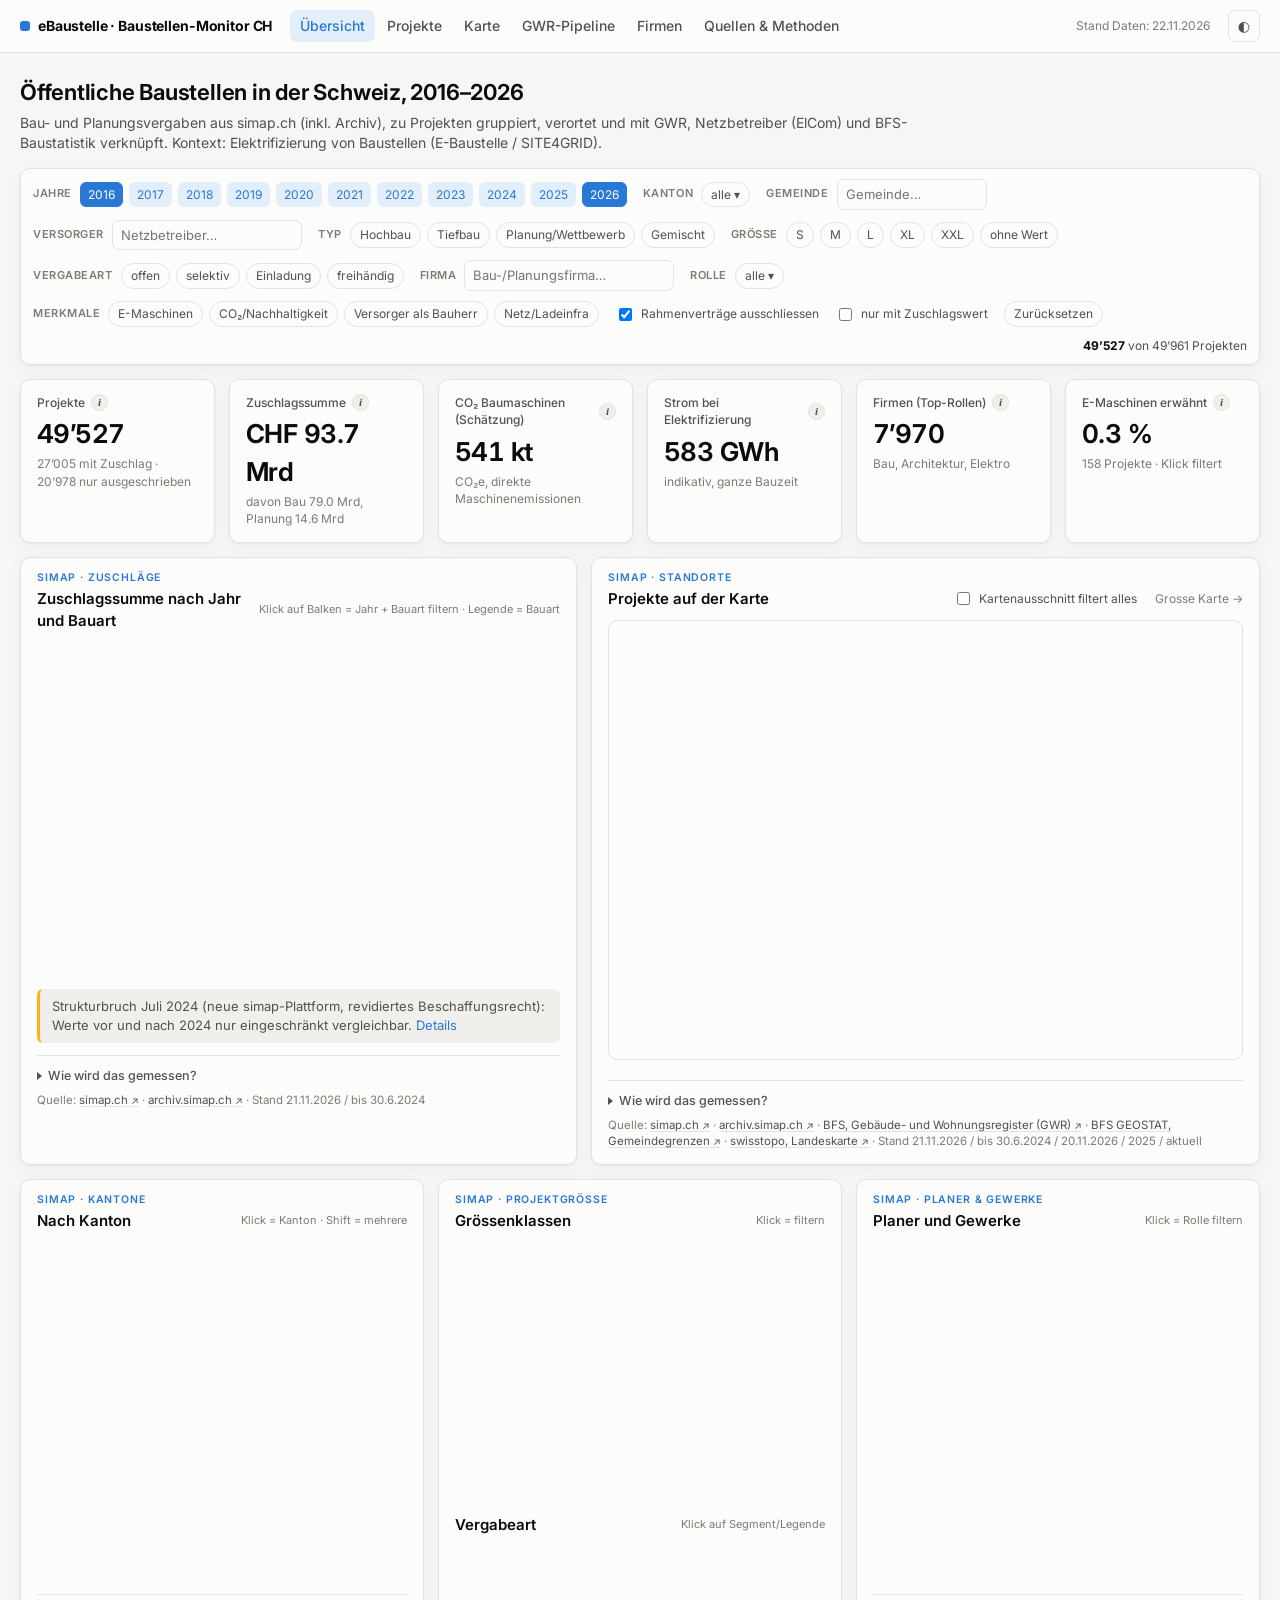
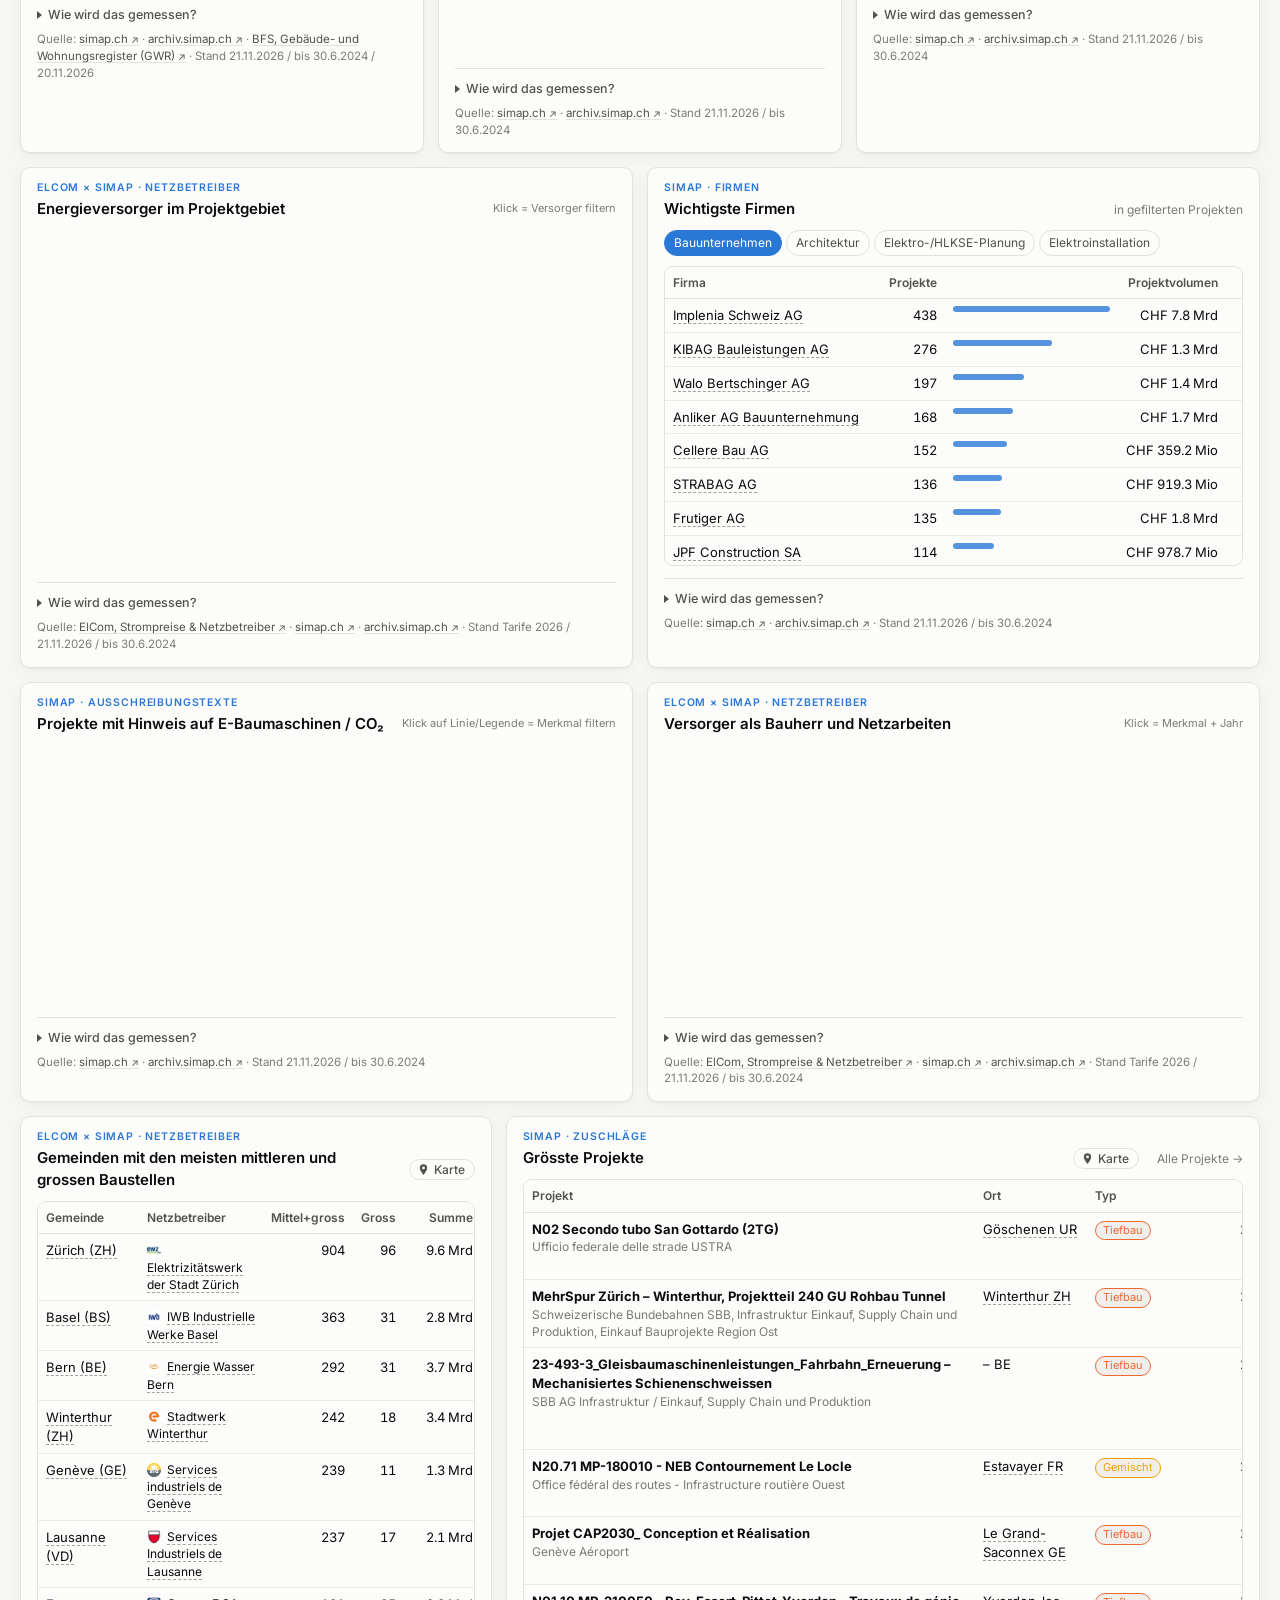
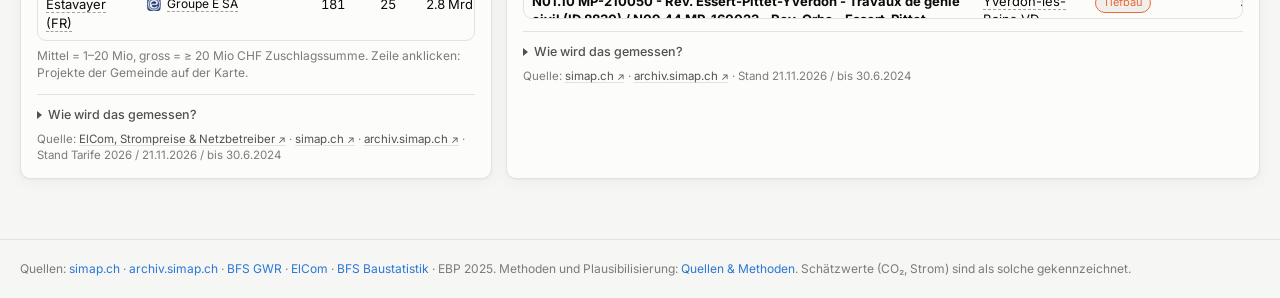
==== index.html @ 2df337e1 "GWR marker size: area proportional to sqrt(floor area) Co-Authored-By: Claude Opus 5.5 <noreply@anth" ====
<!doctype html>
<html lang="de" data-theme="light">
<head>
<meta charset="utf-8"><meta name="viewport" content="width=device-width,initial-scale=1">
<title>Baustellen-Monitor CH</title>
<link rel="preconnect" href="https://fonts.googleapis.com"><link href="https://fonts.googleapis.com/css2?family=Inter:wght@400;500;600;700&display=swap" rel="stylesheet">
<link rel="stylesheet" href="https://cdnjs.cloudflare.com/ajax/libs/leaflet/1.9.4/leaflet.min.css">
<link rel="stylesheet" href="assets/style.css?v=38f283f4">
<script src="https://cdnjs.cloudflare.com/ajax/libs/Chart.js/4.4.1/chart.umd.min.js"></script>
<script src="https://cdnjs.cloudflare.com/ajax/libs/leaflet/1.9.4/leaflet.min.js"></script>
<script src="data/projects.js?v=cfcf1cba"></script><script src="data/firms.js?v=419ba8d9"></script>
<script src="data/basemap.js?v=5110ee4a"></script>
<script src="data/emblems.js?v=fbb6acc8"></script><script src="data/municipalities.js?v=7dfecca4"></script>
<script src="assets/core.js?v=61fdc372"></script>
</head>
<body>
<main class="wrap">
  <div class="pagehead"><div><h1>Öffentliche Baustellen in der Schweiz, 2016–2026</h1>
    <p>Bau- und Planungsvergaben aus simap.ch (inkl. Archiv), zu Projekten gruppiert, verortet und mit GWR, Netzbetreiber (ElCom) und BFS-Baustatistik verknüpft. Kontext: Elektrifizierung von Baustellen (E-Baustelle / SITE4GRID).</p></div></div>
  <div class="filters" id="filters"></div>

  <section class="grid g-kpi" id="kpis"></section>

  <section class="grid" style="grid-template-columns:minmax(0,1fr) minmax(0,1.2fr);margin-top:14px" id="row1">
    <div class="card"><div class="hd"><h2>Zuschlagssumme nach Jahr und Bauart</h2><span id="i1"></span><span class="hint">Klick auf Balken = Jahr + Bauart filtern · Legende = Bauart</span></div><div class="chartbox tall"><canvas id="cYear" role="img" aria-label="Zuschlagssumme nach Jahr"></canvas></div>
      <div class="warnbox" style="margin-top:8px">Strukturbruch Juli 2024 (neue simap-Plattform, revidiertes Beschaffungsrecht): Werte vor und nach 2024 nur eingeschränkt vergleichbar. <a href="sources.html#break">Details</a></div></div>
    <div class="card"><div class="hd"><h2>Projekte auf der Karte</h2><span id="i2"></span><label class="toggle" style="margin-left:auto"><input type="checkbox" id="bboxF">Kartenausschnitt filtert alles</label><a class="sub" href="map.html" style="margin-left:10px">Grosse Karte →</a></div><div id="miniMap" class="map"></div>
      <div class="legend" id="mapLegend" style="margin-top:8px"></div></div>
  </section>

  <section class="grid g3" style="margin-top:14px">
    <div class="card"><div class="hd"><h2>Nach Kanton</h2><span id="i3"></span><span class="hint">Klick = Kanton · Shift = mehrere</span></div><div class="chartbox tall"><canvas id="cCanton"></canvas></div></div>
    <div class="card"><div class="hd"><h2>Grössenklassen</h2><span id="i4"></span><span class="hint">Klick = filtern</span></div><div class="chartbox"><canvas id="cSize"></canvas></div>
      <div class="hd" style="margin-top:12px"><h2>Vergabeart</h2><span id="i5"></span><span class="hint">Klick auf Segment/Legende</span></div><div class="chartbox short" style="height:110px"><canvas id="cProc"></canvas></div></div>
    <div class="card"><div class="hd"><h2>Planer und Gewerke</h2><span id="i6"></span><span class="hint">Klick = Rolle filtern</span></div><div class="chartbox tall"><canvas id="cRoles"></canvas></div></div>
  </section>

  <section class="grid g2" style="margin-top:14px">
    <div class="card"><div class="hd"><h2>Energieversorger im Projektgebiet</h2><span id="i7"></span><span class="hint">Klick = Versorger filtern</span></div><div class="chartbox tall"><canvas id="cDso"></canvas></div></div>
    <div class="card"><div class="hd"><h2>Wichtigste Firmen</h2><span id="i8"></span><span class="sub">in gefilterten Projekten</span></div>
      <div class="tabs" id="firmTabs"></div><div class="tscroll" style="max-height:300px"><table class="tbl" id="firmTbl"></table></div></div>
  </section>

  <section class="grid g2" style="margin-top:14px">
    <div class="card"><div class="hd"><h2>Projekte mit Hinweis auf E-Baumaschinen / CO₂</h2><span id="i10"></span><span class="hint">Klick auf Linie/Legende = Merkmal filtern</span></div><div class="chartbox"><canvas id="cEm"></canvas></div></div>
    <div class="card"><div class="hd"><h2>Versorger als Bauherr und Netzarbeiten</h2><span id="i11"></span><span class="hint">Klick = Merkmal + Jahr</span></div><div class="chartbox"><canvas id="cUtil"></canvas></div></div>
  </section>
  <section class="grid" style="grid-template-columns:minmax(0,1fr) minmax(0,1.6fr);margin-top:14px" id="lastRow">
    <div class="card"><div class="hd"><h2>Gemeinden mit den meisten mittleren und grossen Baustellen</h2><span id="i12"></span><span style="margin-left:auto"></span><span id="mbMun"></span></div>
      <div class="tscroll" style="max-height:440px"><table class="tbl" id="munTbl"></table></div>
      <div class="small muted" style="margin-top:6px">Mittel = 1–20 Mio, gross = ≥ 20 Mio CHF Zuschlagssumme. Zeile anklicken: Projekte der Gemeinde auf der Karte.</div></div>
    <div class="card"><div class="hd"><h2>Grösste Projekte</h2><span id="i9"></span><span style="margin-left:auto"></span><span id="mbTop"></span><a class="sub" href="projects.html" style="margin-left:10px">Alle Projekte →</a></div>
      <div class="tscroll" style="max-height:440px"><table class="tbl" id="topTbl"></table></div></div>
  </section>
</main>
<script>
EB.shell("index.html"); EB.chartDefaults();
const P = EB.projects(); EB.firms(); const PR = window.PROJ;
[["i1","c_year"],["i2","c_map"],["i3","c_canton"],["i4","c_size"],["i5","c_proc"],["i6","c_roles"],["i7","c_util"],["i8","c_firms"],["i9","k_value"],["i10","k_emach"],["i11","c_util"],["i12","c_util"]].forEach(([a,b])=>document.getElementById(a).outerHTML=EB.info(b));
const TCOL = () => EB.TYPE_COLOR.map(EB.css);
let map, layer, firmRole = "contractor", bbox = null;
const sum = (a,k)=>a.reduce((s,p)=>s+(p[k]||0),0);
const inBox = (p) => !bbox || (p.lat && bbox.contains([p.lat,p.lon]));
// projects for a chart: all filters except the chart's own dimension(s), plus optional map extent
const base = (...keys) => EB.filteredExcept(...keys).filter(inBox);
function kpi(id, label, val, note, flag){ const on = flag && EB.filters[flag];
  return `<div class="card kpi ${flag?"click":""} ${on?"active":""}" ${flag?`data-kflag="${flag}" title="Klick: nur Projekte mit diesem Merkmal"`:""}><div class="lab">${label}${EB.info(id)}</div><div class="val">${val}</div><div class="note">${note||""}</div></div>`; }
function draw(){
  const F = EB.filtered().filter(inBox); EB.setCount(F.length, P.length);
  const v = sum(F,"value"), vw = sum(F,"vw"), co2 = sum(F,"co2"), el = sum(F,"elec");
  const firmSet = new Set(); F.forEach(p=>[...p.con,...p.arch,...p.eplan,...p.einst].forEach(i=>firmSet.add(i)));
  const em = F.filter(p=>p.emach).length, cm = F.filter(p=>p.co2m).length;
  document.getElementById("kpis").innerHTML =
    kpi("k_projects","Projekte",EB.n0(F.length),`${EB.n0(F.filter(p=>p.na>0).length)} mit Zuschlag · ${EB.n0(F.filter(p=>p.open).length)} nur ausgeschrieben`)+
    kpi("k_value","Zuschlagssumme",EB.chf(v),`davon Bau ${EB.chf(vw,true)}, Planung ${EB.chf(v-vw,true)}`)+
    kpi("k_co2","CO₂ Baumaschinen (Schätzung)",EB.n0(co2/1000)+" kt","CO₂e, direkte Maschinenemissionen")+
    kpi("k_elec","Strom bei Elektrifizierung",EB.n0(el/1000)+" GWh","indikativ, ganze Bauzeit")+
    kpi("k_firms","Firmen (Top-Rollen)",EB.n0(firmSet.size),"Bau, Architektur, Elektro")+
    kpi("k_emach","E-Maschinen erwähnt",EB.n1(F.length?100*em/F.length:0)+" %",`${EB.n0(em)} Projekte · Klick filtert`,"emach");
  document.querySelectorAll("[data-kflag]").forEach(k=>k.onclick=(e)=>{ if(!e.target.closest("[data-info]")) EB.toggleFlag(k.dataset.kflag); });
  const tc = TCOL(), f = EB.filters;

  // 1 year x type (own dims: years, types)
  const BY = base("y0","y1","types");
  const yrs = EB.YEARS;
  EB.chart("cYear",{type:"bar",data:{labels:yrs,datasets:PR.types.map((t,ti)=>EB.bar({label:t,
      backgroundColor:yrs.map(y=>EB.dim(tc[ti], EB.yearOn(y) && (!f.types.length||f.types.includes(ti)))),
      data:yrs.map(y=>BY.filter(p=>p.year===y&&p.type===ti).reduce((s,p)=>s+(p.value||0),0))}))},
    options:{scales:{x:Object.assign({stacked:true},EB.axisPlain),y:Object.assign({stacked:true},EB.axisMoney)},
      onClick:(e,els)=>{ if(!els.length) return; const el=els[0]; const y=yrs[el.index], t=el.datasetIndex;
        const same = f.y0===y&&f.y1===y&&f.types.length===1&&f.types[0]===t;
        if (e.native.shiftKey) { EB.setYear(y,e); return; }
        if (same) { f.y0=2016; f.y1=2026; f.types=[]; } else { f.y0=f.y1=y; f.types=[t]; } EB.apply(); },
      plugins:{tooltip:{mode:"index",callbacks:{label:c=>` ${c.dataset.label}: ${EB.chf(c.raw)}`,footer:it=>"Total: "+EB.chf(it.reduce((s,c)=>s+c.raw,0))+"\nKlick: Jahr + Bauart filtern"}},
        legend:{position:"top",align:"start",onClick:(e,item)=>EB.toggleIn("types",item.datasetIndex,e),
          labels:{generateLabels:ch=>PR.types.map((t,i)=>({text:t,fillStyle:EB.dim(tc[i],!f.types.length||f.types.includes(i)),strokeStyle:"transparent",datasetIndex:i,fontColor:EB.css("--text-2"),borderRadius:3}))}}}}});

  // 2 canton
  const BC = base("cantons","muns"); const byC = {}; const munC = new Set(f.muns.map(m=>m.split("|")[1]));
  BC.forEach(p=>{ if(p.canton&&p.geo<=3) byC[p.canton]=(byC[p.canton]||0)+(p.value||0); });
  let cs = Object.entries(byC).sort((a,b)=>b[1]-a[1]).slice(0,15);
  [...f.cantons,...munC].forEach(c=>{ if(!cs.find(x=>x[0]===c)) cs.push([c,byC[c]||0]); });
  EB.chart("cCanton",{type:"bar",data:{labels:cs.map(c=>c[0]),datasets:[EB.bar({label:"Zuschlagssumme",data:cs.map(c=>c[1]),
      backgroundColor:cs.map(c=>EB.dim(EB.css("--s1"),(!f.cantons.length&&!munC.size)||f.cantons.includes(c[0])||munC.has(c[0])))})]},
    options:{indexAxis:"y",scales:{x:EB.axisMoney,y:EB.axisPlain},plugins:{ebArms:{on:true},legend:{display:false},tooltip:{callbacks:{label:c=>" "+EB.chf(c.raw),footer:()=>"Klick: Kanton filtern"}}},
      onClick:(e,els)=>{ if(!els.length) return; const c=cs[els[0].index][0];
        if (f.dso && !f.cantons.includes(c) && !P.some(p=>p.canton===c&&(p.dsoName||"").includes(f.dso))) { EB.toast(`Versorger-Filter «${f.dso}» entfernt – keine Projekte dieses Netzbetreibers in ${c}`); f.dso=""; }
        if (f.muns.length && f.muns.some(m=>m.split("|")[1]!==c) && !f.cantons.includes(c)) { EB.toast("Gemeinde-Filter entfernt – Auswahl liegt nicht in "+c); f.muns=[]; }
        EB.toggleIn("cantons",c,e); }}});

  // 3 size (ordinal ramp)
  const BS = base("sizes"); const ramp = ["#86b6ef","#5598e7","#2a78d6","#1c5cab","#104281",EB.css("--muted")];
  EB.chart("cSize",{type:"bar",data:{labels:PR.sizes,datasets:[EB.bar({label:"Projekte",data:PR.sizes.map((s,i)=>BS.filter(p=>p.size===i).length),
      backgroundColor:ramp.map((c,i)=>EB.dim(c,!f.sizes.length||f.sizes.includes(i)))})]},
    options:{scales:{x:EB.axisPlain,y:{grid:{color:()=>EB.css("--grid")},border:{display:false}}},plugins:{legend:{display:false},tooltip:{callbacks:{label:c=>` ${EB.n0(c.raw)} Projekte`,footer:()=>"Klick: Grösse filtern"}}},
      onClick:(e,els)=>{ if(els.length) EB.toggleIn("sizes",els[0].index,e); }}});

  // 4 procedure
  const BP = base("procs"); const pc = ["--s1","--s2","--s3","--s4"].map(EB.css);
  EB.chart("cProc",{type:"bar",data:{labels:[""],datasets:["open","selective","invitation","direct"].map((k,i)=>({label:EB.PROC_LABEL[k],data:[BP.filter(p=>p.proc===i).length],
      backgroundColor:EB.dim(pc[i],!f.procs.length||f.procs.includes(i)),borderWidth:{right:2},borderColor:EB.css("--surface"),borderSkipped:false,borderRadius:3,barThickness:26}))},
    options:{indexAxis:"y",scales:{x:{stacked:true,display:false},y:{stacked:true,display:false}},
      onClick:(e,els)=>{ if(els.length) EB.toggleIn("procs",els[0].datasetIndex,e); },
      plugins:{legend:{position:"bottom",align:"start",onClick:(e,item)=>EB.toggleIn("procs",item.datasetIndex,e)},tooltip:{callbacks:{label:c=>` ${c.dataset.label}: ${EB.n0(c.raw)} (${EB.n1(100*c.raw/Math.max(1,BP.length))} %)`}}}}});

  // 5 roles
  const BR = base("roles"); const lab = PR.role_label;
  const rc = PR.roles.map((r,i)=>[i,lab[r],BR.filter(p=>p.roles.includes(i)).length]).sort((a,b)=>b[2]-a[2]);
  EB.chart("cRoles",{type:"bar",data:{labels:rc.map(r=>r[1]),datasets:[EB.bar({label:"Projekte",data:rc.map(r=>r[2]),backgroundColor:rc.map(r=>EB.dim(EB.css("--s1"),!f.roles.length||f.roles.includes(r[0])))})]},
    options:{indexAxis:"y",scales:{x:{grid:{color:()=>EB.css("--grid")},border:{display:false}},y:EB.axisPlain},plugins:{legend:{display:false},tooltip:{callbacks:{label:c=>` ${EB.n0(c.raw)} Projekte`,footer:()=>"Klick: Rolle filtern"}}},
      onClick:(e,els)=>{ if(els.length) EB.toggleIn("roles",rc[els[0].index][0],e); }}});

  // 6 DSO
  const BD = base("dso"); const byD = {};
  BD.forEach(p=>{ (p.dsoName||"").split(" | ").filter(Boolean).forEach(d=>{ byD[d]=(byD[d]||0)+(p.value||0); }); });
  let dd = Object.entries(byD).sort((a,b)=>b[1]-a[1]).slice(0,12);
  if (f.dso && !dd.find(d=>d[0]===f.dso)) dd.push([f.dso, byD[f.dso]||0]);
  EB.chart("cDso",{type:"bar",data:{labels:dd.map(d=>d[0].length>34?d[0].slice(0,33)+"…":d[0]),datasets:[EB.bar({label:"Zuschlagssumme",data:dd.map(d=>d[1]),backgroundColor:dd.map(d=>EB.dim(EB.css("--s1"),!f.dso||f.dso===d[0]))})]},
    options:{indexAxis:"y",scales:{x:EB.axisMoney,y:EB.axisPlain},plugins:{legend:{display:false},tooltip:{callbacks:{title:it=>dd[it[0].dataIndex][0],label:c=>" "+EB.chf(c.raw),footer:()=>"Klick: Versorger filtern"}}},
      onClick:(e,els)=>{ if(!els.length) return; const d=dd[els[0].index][0];
        if (f.dso!==d && f.cantons.length && !P.some(p=>f.cantons.includes(p.canton)&&(p.dsoName||"").includes(d))) { EB.toast(`Kantons-Filter ${f.cantons.join(", ")} entfernt – «${d}» hat dort keine Projekte`); f.cantons=[]; }
        f.dso = f.dso===d ? "" : d; EB.apply(); }}});

  // 7 e-machines / CO2 trend (own dims: flags + years)
  const BE = base("emach","co2m","y0","y1");
  const lineDs = (k,label,col)=>({label,data:yrs.map(y=>BE.filter(p=>p.year===y&&p[k]).length),borderColor:EB.dim(col,!f.emach&&!f.co2m||f[k]),backgroundColor:yrs.map(y=>EB.dim(col,EB.yearOn(y))),borderWidth:2,pointRadius:4,pointHoverRadius:7,_k:k});
  EB.chart("cEm",{type:"line",data:{labels:yrs,datasets:[lineDs("emach","E-Baumaschinen erwähnt",EB.css("--s1")),lineDs("co2m","CO₂/Nachhaltigkeit erwähnt",EB.css("--s2"))]},
    options:{interaction:{mode:"nearest",intersect:false},scales:{x:EB.axisPlain,y:{grid:{color:()=>EB.css("--grid")},border:{display:false},ticks:{precision:0}}},
      onClick:(e,els)=>{ if(!els.length) return; const k=els[0].datasetIndex?"co2m":"emach", y=yrs[els[0].index];
        if (f[k] && f.y0===y && f.y1===y) { f[k]=false; f.y0=2016; f.y1=2026; } else { f[k]=true; f.y0=f.y1=y; } EB.apply(); },
      plugins:{legend:{position:"top",align:"start",onClick:(e,item)=>EB.toggleFlag(item.datasetIndex?"co2m":"emach")},tooltip:{callbacks:{footer:()=>"Klick: Merkmal + Jahr filtern"}}}}});

  // 8 utility as client / grid works
  const BU = base("util","grid","y0","y1");
  EB.chart("cUtil",{type:"bar",data:{labels:yrs,datasets:[["util","Versorger ist Bauherr","--s1"],["grid","Netz-/Ladeinfrastruktur-Arbeiten","--s2"]].map(([k,l,c])=>EB.bar({label:l,
      backgroundColor:yrs.map(y=>EB.dim(EB.css(c),EB.yearOn(y)&&(!f.util&&!f.grid||f[k]))),data:yrs.map(y=>BU.filter(p=>p.year===y&&p[k]).reduce((s,p)=>s+(p.value||0),0))}))},
    options:{scales:{x:EB.axisPlain,y:EB.axisMoney},
      onClick:(e,els)=>{ if(!els.length) return; const k=els[0].datasetIndex?"grid":"util", y=yrs[els[0].index];
        if (f[k] && f.y0===y && f.y1===y) { f[k]=false; f.y0=2016; f.y1=2026; } else { f.util=k==="util"; f.grid=k==="grid"; f.y0=f.y1=y; } EB.apply(); },
      plugins:{legend:{position:"top",align:"start",onClick:(e,item)=>EB.toggleFlag(item.datasetIndex?"grid":"util")},tooltip:{mode:"index",callbacks:{label:c=>` ${c.dataset.label}: ${EB.chf(c.raw)}`,footer:()=>"Klick: Merkmal + Jahr filtern"}}}}});

  // each block is drawn independently: a problem in one must never leave the map or the tables empty
  [()=>drawMap(EB.filtered()), ()=>drawFirms(F), ()=>drawTop(F), ()=>drawMun(F)].forEach(fn=>{ try { fn(); } catch (err) { console.error(err); } });
}
const ROLE_TABS = [["contractor","Bauunternehmen",p=>p.con],["architect","Architektur",p=>p.arch],["eplan","Elektro-/HLKSE-Planung",p=>p.eplan],["einst","Elektroinstallation",p=>p.einst]];
function drawFirms(F){
  document.getElementById("firmTabs").innerHTML = ROLE_TABS.map(([k,l])=>`<button class="chip ${k===firmRole?"on":""}" data-r="${k}">${l}</button>`).join("")+(EB.filters.firm?`<button class="chip on" id="clrFirm">✕ ${EB.esc(EB.filters.firm)}</button>`:"");
  document.querySelectorAll("#firmTabs [data-r]").forEach(b=>b.onclick=()=>{firmRole=b.dataset.r; drawFirms(F);});
  const cf = document.getElementById("clrFirm"); if (cf) cf.onclick=()=>{ EB.filters.firm=""; EB.apply(); };
  const get = ROLE_TABS.find(r=>r[0]===firmRole)[2];
  const cnt = {}; F.forEach(p=>get(p).forEach(i=>{ const n=EB.firmName(i); cnt[n]=cnt[n]||{n:0,v:0}; cnt[n].n++; cnt[n].v+=p.value||0; }));
  const rows = Object.entries(cnt).sort((a,b)=>b[1].n-a[1].n||b[1].v-a[1].v).slice(0,25);
  const max = rows.length?rows[0][1].n:1;
  document.getElementById("firmTbl").innerHTML = `<thead><tr><th>Firma</th><th class="num">Projekte</th><th style="width:30%"></th><th class="num">Projektvolumen</th><th></th></tr></thead><tbody>`+
    rows.map(([n,o])=>`<tr class="${EB.filters.firm===n?"sel":""}"><td>${EB.ent("firm",n)}</td><td class="num">${o.n}</td><td><div class="bar-inline" style="width:${100*o.n/max}%"></div></td><td class="num">${EB.chf(o.v)}</td><td></td></tr>`).join("")+"</tbody>";
}
function drawTop(F){
  const rows = F.filter(p=>p.value).sort((a,b)=>b.value-a.value).slice(0,40);
  document.getElementById("topTbl").innerHTML = `<thead><tr><th>Projekt</th><th>Ort</th><th>Typ</th><th class="num">Jahr</th><th class="num">Zuschläge</th><th>Bauunternehmen</th><th>Versorger</th></tr></thead><tbody>`+
    rows.map(p=>`<tr onclick="location.href='${EB.lnk.proj(p.id)}'" onmouseenter="hl('${p.id}')" onmouseleave="hl(null)"><td><b>${EB.esc(p.title)}</b><div class="small muted">${EB.esc(p.authName)}</div></td><td>${p.munName?EB.ent("mun",p.munName,p.munName+" "+p.canton,p.canton):"– "+p.canton}</td>
      <td><span class="badge t${p.type}">${p.typeName}</span></td><td class="num">${p.year}</td><td class="num">${EB.chf(p.value)}</td>
      <td class="small">${p.con.map(i=>EB.ent("firm",EB.firmName(i))).join("<br>")||"–"}</td><td class="small">${p.dsoName?EB.entList("dso",p.dsoName,"<br>"):"–"}</td></tr>`).join("")+"</tbody>";
}
const projItem = (p) => ({lat:p.geo<=2?p.lat:null, lon:p.lon, label:p.title, sub:`${p.munName||"–"} ${p.canton} · ${p.typeName} · ${p.year}`, value:EB.chf(p.value), href:EB.lnk.proj(p.id), color:EB.css(EB.TYPE_COLOR[p.type])});
let MUNROWS = [];
function drawMun(F){
  const g = {};
  F.forEach(p=>{ if(!p.munName||p.geo>2) return; const k=p.munName+"|"+p.canton; const o=g[k]=g[k]||{name:p.munName,c:p.canton,dso:p.dsoName,n1:0,n20:0,v:0,lat:0,lon:0,k:0,ps:[]};
    if(p.size>=1&&p.size<=4) o.n1++; if(p.size>=3&&p.size<=4) o.n20++; o.v+=p.value||0; o.ps.push(p); if(p.lat){o.lat+=p.lat;o.lon+=p.lon;o.k++;} });
  MUNROWS = Object.values(g).filter(o=>o.n1>0).sort((a,b)=>b.n1-a.n1||b.v-a.v).slice(0,60);
  document.getElementById("munTbl").innerHTML = `<thead><tr><th>Gemeinde</th><th>Netzbetreiber</th><th class="num">Mittel+gross</th><th class="num">Gross</th><th class="num">Summe</th></tr></thead><tbody>`+
    MUNROWS.map((o,i)=>`<tr data-i="${i}"><td>${EB.ent("mun",o.name,o.name+" ("+o.c+")",o.c)}</td><td class="small">${o.dso?EB.entList("dso",o.dso,"<br>"):"–"}</td><td class="num">${o.n1}</td><td class="num">${o.n20}</td><td class="num">${EB.chf(o.v,true)}</td></tr>`).join("")+"</tbody>";
  document.querySelectorAll("#munTbl tbody tr").forEach(tr=>tr.onclick=()=>{ const o=MUNROWS[+tr.dataset.i];
    EB.listMap(`Projekte in ${o.name} (${o.c})`, o.ps.filter(p=>p.size>=1&&p.size<=4).sort((a,b)=>b.value-a.value).map(projItem), {note:"mittlere und grosse Projekte"}); });
}
document.getElementById("mbMun").outerHTML = EB.mapBtn("mbMun");
document.getElementById("mbTop").outerHTML = EB.mapBtn("mbTop");
document.getElementById("mbMun").onclick = () => EB.listMap("Gemeinden mit den meisten mittleren und grossen Baustellen",
  MUNROWS.map(o=>({lat:o.k?o.lat/o.k:null, lon:o.k?o.lon/o.k:null, label:`${o.name} (${o.c})`, sub:o.dso||"", value:`${o.n1} / ${o.n20} gross`})), {note:"Punkt = Mittel der Projektstandorte"});
document.getElementById("mbTop").onclick = () => EB.listMap("Grösste Projekte", EB.filtered().filter(p=>p.value).sort((a,b)=>b.value-a.value).slice(0,40).map(projItem), {note:"nach aktuellem Filter"});
let hlMarker = null; const HID_T = new Set();
function hl(id){ if (hlMarker) { hlMarker.remove(); hlMarker=null; } const p = id && EB._PI[id]; if (p && p.lat) hlMarker = L.circleMarker([p.lat,p.lon],{radius:14,color:EB.css("--text"),weight:2,fill:false}).addTo(map); }
function drawMap(F){
  if(!map){ map = EB.baseMap("miniMap");  const PLy = EB.PointLayer(L);
    layer = new PLy({tip:p=>`<b>${EB.esc(p.p.title)}</b><br>${EB.esc(p.p.munName)} · ${p.p.typeName}<br>${EB.chf(p.p.value)}`, card:p=>EB.projCard(p.p)}); layer.addTo(map);
    map.on("moveend", ()=>{ if (document.getElementById("bboxF").checked) { bbox = map.getBounds(); draw(); } });
    document.getElementById("bboxF").onchange = (e)=>{ bbox = e.target.checked ? map.getBounds() : null; draw(); }; }
  const col = TCOL();
  const pts = F.filter(p=>p.lat&&p.geo<=2&&!HID_T.has(p.type)).sort((a,b)=>(b.value||0)-(a.value||0)).map(p=>({lat:p.lat,lon:p.lon,color:col[p.type],r:p.value?Math.max(2,Math.min(14,Math.sqrt(p.value/1e6)*1.6)):2,p}));
  layer.setPoints(pts);
  EB.mapLegend(document.getElementById("mapLegend"), PR.types.map((t,k)=>({key:k,label:t,color:col[k]})), HID_T, ()=>drawMap(EB.filtered()), `Fläche ∝ Zuschlagssumme · ${EB.n0(pts.length)} verortete Projekte · Klick auf Legende = ein/aus`);
}
if (innerWidth < 1000) document.getElementById("row1").style.gridTemplateColumns = "1fr";
if (innerWidth < 1000) document.getElementById("lastRow").style.gridTemplateColumns = "1fr";
EB.filterBar(document.getElementById("filters"), draw);
draw();
document.addEventListener("eb-redraw", draw);
</script>
</body>
</html>
---- assets/style.css ----
:root{
  color-scheme:light;
  --bg:#f6f6f4; --surface:#fcfcfb; --surface-2:#f0efec; --border:#e3e2de; --grid:#ebeae6;
  --text:#0b0b0b; --text-2:#52514e; --muted:#7c7b76;
  --accent:#2a78d6; --accent-soft:#e3eefb;
  --s1:#2a78d6; --s2:#eb6834; --s3:#1baf7a; --s4:#eda100; --s5:#e87ba4; --s6:#008300; --s7:#6250d6; --s8:#e34948;
  --good:#0ca30c; --warning:#fab219; --serious:#ec835a; --critical:#d03b3b;
  --gwr-proj:#86b6ef; --gwr-bew:#2a78d6; --gwr-bau:#0d366b; --gwr-done:#0ca30c;   /* status: ordinal blue ramp (validated); orange is reserved for selection */
  --shadow:0 1px 2px rgba(0,0,0,.04),0 4px 16px rgba(0,0,0,.04);
  --r:10px;
}
@media (prefers-color-scheme:dark){
  :root:not([data-theme="light"]){
    color-scheme:dark;
    --bg:#121211; --surface:#1a1a19; --surface-2:#242422; --border:#33332f; --grid:#2a2a27;
    --text:#f0efec; --text-2:#c3c2b7; --muted:#8f8e86;
    --accent:#3987e5; --accent-soft:#1d2a3b;
    --s1:#3987e5; --s2:#d95926; --s3:#199e70; --s4:#c98500; --s5:#d55181; --s6:#0ca30c; --s7:#9085e9; --s8:#e66767;
    --shadow:none;
  }
}
:root[data-theme="dark"]{
  color-scheme:dark;
  --bg:#121211; --surface:#1a1a19; --surface-2:#242422; --border:#33332f; --grid:#2a2a27;
  --text:#f0efec; --text-2:#c3c2b7; --muted:#8f8e86;
  --accent:#3987e5; --accent-soft:#1d2a3b;
  --s1:#3987e5; --s2:#d95926; --s3:#199e70; --s4:#c98500; --s5:#d55181; --s6:#0ca30c; --s7:#9085e9; --s8:#e66767;
  --shadow:none;
}
*{box-sizing:border-box}
html,body{margin:0;background:var(--bg);color:var(--text);font:14px/1.45 "Inter",system-ui,-apple-system,"Segoe UI",sans-serif;-webkit-font-smoothing:antialiased}
a{color:var(--accent);text-decoration:none} a:hover{text-decoration:underline}
h1{font-size:22px;font-weight:650;letter-spacing:-.01em;margin:0}
h2{font-size:15px;font-weight:600;margin:0}
h3{font-size:13px;font-weight:600;margin:0 0 6px;color:var(--text-2);text-transform:uppercase;letter-spacing:.04em}
.num,td.num{font-variant-numeric:tabular-nums}
.muted{color:var(--muted)} .small{font-size:12px}
/* top bar */
.topbar{position:sticky;top:0;z-index:1000;background:color-mix(in srgb,var(--surface) 92%,transparent);backdrop-filter:blur(8px);border-bottom:1px solid var(--border)}
.topbar .in{max-width:1480px;margin:0 auto;padding:10px 20px;display:flex;align-items:center;gap:18px;flex-wrap:wrap}
.brand{font-weight:700;letter-spacing:-.01em;display:flex;align-items:center;gap:8px;color:var(--text)}
.brand .dot{width:10px;height:10px;border-radius:3px;background:var(--accent)}
.nav{display:flex;gap:2px;flex-wrap:wrap}
.nav a{padding:6px 10px;border-radius:7px;color:var(--text-2);font-weight:500}
.nav a.on{background:var(--accent-soft);color:var(--accent)} .nav a:hover{text-decoration:none;background:var(--surface-2)}
.spacer{flex:1}
.iconbtn{border:1px solid var(--border);background:var(--surface);color:var(--text-2);border-radius:7px;padding:5px 9px;cursor:pointer;font:inherit}
.wrap{max-width:1480px;margin:0 auto;padding:18px 20px 60px}
.pagehead{display:flex;align-items:flex-end;gap:16px;flex-wrap:wrap;margin:6px 0 14px}
.pagehead p{margin:4px 0 0;color:var(--text-2);max-width:900px}
/* filter bar */
.filters{background:var(--surface);border:1px solid var(--border);border-radius:var(--r);padding:10px 12px;display:flex;flex-wrap:wrap;gap:10px 16px;align-items:center;box-shadow:var(--shadow);margin-bottom:14px}
.fgroup{display:flex;align-items:center;gap:6px;flex-wrap:wrap}
.flabel{font-size:11px;font-weight:600;color:var(--muted);text-transform:uppercase;letter-spacing:.05em;margin-right:2px}
.chip{border:1px solid var(--border);background:var(--surface);color:var(--text-2);border-radius:999px;padding:3px 9px;font:inherit;font-size:12px;cursor:pointer;white-space:nowrap}
.chip:hover{border-color:var(--accent)}
.chip.on{background:var(--accent);border-color:var(--accent);color:#fff}
.chip.inrange{background:var(--accent-soft);border-color:var(--accent-soft);color:var(--accent)}
.years .chip{border-radius:6px;padding:3px 7px}
select,input[type=text],input[type=search]{font:inherit;font-size:13px;padding:5px 8px;border:1px solid var(--border);border-radius:7px;background:var(--surface);color:var(--text);min-width:0}
input[type=search]{width:220px}
.dd{position:relative}
.dd .panel{display:none;position:absolute;top:110%;left:0;z-index:1200;background:var(--surface);border:1px solid var(--border);border-radius:9px;box-shadow:0 8px 30px rgba(0,0,0,.12);padding:8px;width:280px;max-height:340px;overflow:auto}
.dd.open .panel{display:block}
.dd .panel label{display:flex;gap:6px;align-items:center;padding:3px 4px;border-radius:5px;font-size:13px;cursor:pointer}
.dd .panel label:hover{background:var(--surface-2)}
.cgrid{display:grid;grid-template-columns:repeat(4,1fr);gap:2px}
.toggle{display:flex;gap:6px;align-items:center;font-size:12px;color:var(--text-2);cursor:pointer}
.fcount{margin-left:auto;font-size:12px;color:var(--text-2)}
.fcount b{color:var(--text)}
/* cards & grid */
.grid{display:grid;gap:14px}
.g-kpi{grid-template-columns:repeat(6,minmax(0,1fr))}
.g2{grid-template-columns:repeat(2,minmax(0,1fr))}
.g3{grid-template-columns:repeat(3,minmax(0,1fr))}
.g-21{grid-template-columns:2fr 1fr}
.g-12{grid-template-columns:1fr 2fr}
@media (max-width:1100px){.g-kpi{grid-template-columns:repeat(3,1fr)}.g3,.g-21,.g-12{grid-template-columns:1fr}}
@media (max-width:760px){.g-kpi,.g2{grid-template-columns:1fr 1fr}.wrap{padding:12px 16px 40px}input[type=search]{width:100%}}
.card{background:var(--surface);border:1px solid var(--border);border-radius:var(--r);padding:14px 16px;box-shadow:var(--shadow);min-width:0}
.card .hd{display:flex;align-items:center;gap:8px;margin-bottom:10px}
.card .hd .sub{color:var(--muted);font-size:12px;margin-left:auto}
.kpi .lab{display:flex;align-items:center;gap:6px;font-size:12px;color:var(--text-2);font-weight:500}
.kpi .val{font-size:26px;font-weight:650;letter-spacing:-.02em;margin-top:4px;font-variant-numeric:tabular-nums}
.kpi .note{font-size:12px;color:var(--muted);margin-top:2px}
.chartbox{position:relative;height:260px}
.chartbox.tall{height:340px}
.chartbox.short{height:200px}
/* info button */
.info{width:17px;height:17px;border-radius:50%;border:1px solid var(--border);background:var(--surface-2);color:var(--text-2);font:600 11px/15px Georgia,serif;font-style:italic;cursor:pointer;padding:0;flex:none;display:inline-flex;align-items:center;justify-content:center}
.info:hover{border-color:var(--accent);color:var(--accent)}
.infodlg{position:fixed;z-index:3000;right:18px;top:70px;width:min(440px,calc(100vw - 32px));max-height:calc(100vh - 100px);overflow:auto;background:var(--surface);border:1px solid var(--border);border-radius:12px;box-shadow:0 18px 50px rgba(0,0,0,.2);padding:16px 18px;display:none}
.infodlg.open{display:block}
.infodlg h2{margin:0 0 8px;padding-right:26px}
.infodlg .x{position:absolute;right:10px;top:10px}
.infodlg p,.infodlg li{color:var(--text-2);font-size:13px}
.infodlg .src{border-top:1px solid var(--border);margin-top:10px;padding-top:8px}
.infodlg code{background:var(--surface-2);padding:1px 4px;border-radius:4px;font-size:12px}
/* tables */
.tbl{width:100%;border-collapse:collapse;font-size:13px}
.tbl th{text-align:left;font-weight:600;color:var(--text-2);font-size:12px;border-bottom:1px solid var(--border);padding:7px 8px;white-space:nowrap;cursor:pointer;user-select:none;position:sticky;top:0;background:var(--surface)}
.tbl td{border-bottom:1px solid var(--grid);padding:7px 8px;vertical-align:top}
.tbl tr.sel td{background:var(--accent-soft)}
.tbl tbody tr:hover td{background:var(--surface-2);cursor:pointer}
.tbl .num{text-align:right;white-space:nowrap}
.tscroll{overflow:auto;max-height:70vh;border:1px solid var(--border);border-radius:9px}
.pager{display:flex;gap:8px;align-items:center;justify-content:flex-end;margin-top:8px;font-size:12px;color:var(--text-2)}
.badge{display:inline-block;font-size:11px;padding:1px 7px;border-radius:999px;background:var(--surface-2);color:var(--text-2);border:1px solid var(--border);white-space:nowrap;margin:1px 2px 1px 0}
.badge.t0{border-color:var(--s1);color:var(--s1)} .badge.t1{border-color:var(--s2);color:var(--s2)} .badge.t2{border-color:var(--s3);color:var(--s3)} .badge.t3{border-color:var(--s4);color:var(--s4)}
.swatch{display:inline-block;width:10px;height:10px;border-radius:3px;margin-right:5px;vertical-align:-1px}
.legend{display:flex;flex-wrap:wrap;gap:6px 14px;font-size:12px;color:var(--text-2)}
.map{height:420px;border-radius:9px;overflow:hidden;border:1px solid var(--border)}
.map.full{height:calc(100vh - 210px);min-height:480px}
.leaflet-container{background:var(--surface-2);font:inherit}
.leaflet-popup-content{font-size:13px;line-height:1.4}
.leaflet-popup-content-wrapper,.leaflet-popup-tip{background:var(--surface);color:var(--text)}
/* detail */
.detail{position:sticky;top:120px;max-height:calc(100vh - 140px);overflow:auto}
.kv{display:grid;grid-template-columns:150px 1fr;gap:4px 12px;font-size:13px}
.kv dt{color:var(--muted)} .kv dd{margin:0}
.tl{border-left:2px solid var(--border);margin-left:6px;padding-left:14px}
.tl .it{position:relative;padding:6px 0 10px}
.tl .it:before{content:"";position:absolute;left:-20px;top:11px;width:10px;height:10px;border-radius:50%;background:var(--surface);border:2px solid var(--accent)}
.tl .it.award:before{background:var(--accent)}
.empty{padding:40px;text-align:center;color:var(--muted)}
.warnbox{border-left:3px solid var(--warning);background:var(--surface-2);padding:8px 12px;border-radius:6px;font-size:13px;color:var(--text-2)}
.okbox{border-left:3px solid var(--good);background:var(--surface-2);padding:8px 12px;border-radius:6px;font-size:13px;color:var(--text-2)}
.tooltip{position:fixed;pointer-events:none;z-index:4000;background:var(--surface);border:1px solid var(--border);border-radius:8px;padding:7px 9px;font-size:12px;box-shadow:0 6px 20px rgba(0,0,0,.15);display:none;max-width:320px}
footer{max-width:1480px;margin:0 auto;padding:20px;color:var(--muted);font-size:12px;border-top:1px solid var(--border)}
.prose{max-width:960px} .prose p,.prose li{color:var(--text-2)} .prose h2{margin:26px 0 8px;font-size:17px} .prose h3{margin-top:18px}
.toc a{display:block;padding:3px 0;color:var(--text-2)}
.bar-inline{height:6px;border-radius:3px;background:var(--accent);opacity:.8}
.tabs{display:flex;gap:4px;flex-wrap:wrap;margin-bottom:10px}
.hint{font-size:11px;color:var(--muted);margin-left:auto;white-space:nowrap}
.hd .hint+.sub{margin-left:10px}
.kpi.click{cursor:pointer} .kpi.click:hover{border-color:var(--accent)} .kpi.active{border-color:var(--accent);box-shadow:0 0 0 1px var(--accent) inset}
/* list -> map drawer */
.mapbtn{display:inline-flex;align-items:center;gap:4px;border:1px solid var(--border);background:var(--surface);color:var(--text-2);border-radius:999px;padding:2px 9px 2px 7px;font:500 12px Inter,sans-serif;cursor:pointer;white-space:nowrap}
.mapbtn:hover{border-color:var(--accent);color:var(--accent)}
.lm{position:fixed;top:0;right:0;bottom:0;width:min(520px,100vw);z-index:2500;background:var(--surface);border-left:1px solid var(--border);box-shadow:-12px 0 40px rgba(0,0,0,.12);
  display:flex;flex-direction:column;transform:translateX(105%);transition:transform .2s ease}
.lm.open{transform:none}
.lm-hd{display:flex;align-items:flex-start;gap:10px;justify-content:space-between;padding:14px 16px 10px;border-bottom:1px solid var(--border)}
.lm-t{font-weight:600;font-size:15px}.lm-s{font-size:12px;color:var(--muted);margin-top:2px}
.lm-map{height:48vh;min-height:260px;flex:none}
.lm-list{list-style:none;margin:0;padding:4px 0;overflow:auto;flex:1}
.lm-list li{display:grid;grid-template-columns:28px 1fr auto;gap:8px;align-items:start;padding:7px 16px;border-bottom:1px solid var(--grid);cursor:pointer;font-size:13px}
.lm-list li:hover{background:var(--surface-2)}
.lm-list li.nogeo{opacity:.55}
.lm-l{display:flex;flex-direction:column;min-width:0}.lm-l b{font-weight:550;overflow:hidden;text-overflow:ellipsis}.lm-l span{font-size:12px;color:var(--muted)}
.lm-v{font-size:12px;color:var(--text-2);white-space:nowrap;font-variant-numeric:tabular-nums}
.lm-n{display:inline-flex;width:22px;height:22px;border-radius:50%;background:var(--surface-2);color:var(--text-2);font-size:11px;font-weight:600;align-items:center;justify-content:center}
.lm-pin{width:22px;height:22px;border-radius:50%;border:2px solid;color:#fff;font:600 10px/18px Inter,sans-serif;text-align:center;box-shadow:0 1px 4px rgba(0,0,0,.25);transition:transform .12s}
.lm-pin.hot{transform:scale(1.35)}
@media (max-width:600px){.lm-map{height:40vh}}
/* coherent map chrome */
.eb-map .leaflet-bar{border:1px solid var(--border)!important;box-shadow:0 1px 4px rgba(0,0,0,.08)!important;border-radius:8px!important;overflow:hidden}
.eb-map .leaflet-bar a{background:var(--surface);color:var(--text-2);border-bottom:1px solid var(--border);width:30px;height:30px;line-height:30px;font-weight:500}
.eb-map .leaflet-bar a:last-child{border-bottom:0}
.eb-map .leaflet-bar a:hover{background:var(--surface-2);color:var(--accent)}
.eb-map .eb-home{display:flex!important;align-items:center;justify-content:center;width:32px;height:30px;background:var(--surface);color:var(--text-2)}
.eb-map .eb-home:hover{color:var(--accent);background:var(--surface-2)}
.eb-map .leaflet-control-scale-line{background:color-mix(in srgb,var(--surface) 80%,transparent);border-color:var(--text-2);color:var(--text-2);font-size:10px}
.eb-map .leaflet-control-attribution{background:color-mix(in srgb,var(--surface) 80%,transparent);color:var(--muted);font-size:10px}
.eb-map .leaflet-control-attribution a{color:var(--text-2)}
.map{height:440px}
.maplegend{display:flex;flex-wrap:wrap;gap:6px 14px;font-size:12px;color:var(--text-2);margin-top:8px}
/* dark base map: same swisstopo tiles, rendered dark to match the theme */
:root[data-theme="dark"] .eb-map .eb-tiles{filter:invert(1) hue-rotate(180deg) brightness(.82) contrast(.92) saturate(.6)}
/* map info card */
.tt-hint{margin-top:4px;font-size:11px;color:var(--muted)}
.eb-pop .leaflet-popup-content-wrapper{border-radius:12px;padding:0;box-shadow:0 10px 30px rgba(0,0,0,.18);border:1px solid var(--border)}
.eb-pop .leaflet-popup-content{margin:0;width:auto!important;min-width:340px}
.eb-pop a.leaflet-popup-close-button{top:8px;right:8px;color:var(--muted)}
.pcard{padding:12px 14px 10px;font-size:13px;color:var(--text)}
.pc-top{display:flex;align-items:center;gap:8px;margin-bottom:6px;padding-right:18px}
.pc-status{display:inline-flex;align-items:center;gap:5px;font-size:11px;font-weight:600;color:var(--text-2)}
.pc-status:before{content:"";width:9px;height:9px;border-radius:50%;background:var(--c)}
.pc-id{font-size:11px;color:var(--muted);margin-left:auto;font-variant-numeric:tabular-nums}
.pc-title{font-weight:600;font-size:14px;line-height:1.3}
.pc-sub{color:var(--muted);font-size:12px;margin-top:1px}
.pc-kv{display:grid;grid-template-columns:auto 1fr;gap:3px 12px;margin:10px 0;font-size:12px}
.pc-kv dt{color:var(--muted)} .pc-kv dd{margin:0;font-variant-numeric:tabular-nums}
.pc-btns{display:flex;flex-wrap:wrap;gap:6px;border-top:1px solid var(--border);padding-top:9px}
.pbtn{display:inline-flex;align-items:center;gap:5px;border:1px solid var(--border);border-radius:999px;padding:3px 10px;font-size:12px;font-weight:500;color:var(--text-2)!important;background:var(--surface);text-decoration:none!important;white-space:nowrap}
.pbtn:hover{border-color:var(--accent);color:var(--accent)!important}
.pbtn.primary{background:var(--accent);border-color:var(--accent);color:#fff!important}
.pbtn.primary:hover{filter:brightness(1.08);color:#fff!important}
.pc-src{margin-top:7px;font-size:10.5px;color:var(--muted)}
/* quiet background map */
:root{--map-bg:#efefec;--map-land:#fbfbfa;--map-muni:#e6e5e0;--map-canton:#c4c3bc;--map-water:#dde6ee}
:root[data-theme="dark"]{--map-bg:#151514;--map-land:#22232a;--map-muni:#2f313a;--map-canton:#4a4d58;--map-water:#1a2330}
@media (prefers-color-scheme:dark){:root:not([data-theme="light"]){--map-bg:#151514;--map-land:#22232a;--map-muni:#2f313a;--map-canton:#4a4d58;--map-water:#1a2330}}
.eb-map.leaflet-container{background:var(--map-bg)}
/* floating map card */
.ebcard{position:fixed;z-index:2600;width:min(410px,calc(100vw - 16px));background:var(--surface);border:1px solid var(--border);border-radius:12px;box-shadow:0 12px 34px rgba(0,0,0,.2)}
.ebcard .pcard{padding-right:30px}
.ebcard-x{position:absolute;top:8px;right:8px;border:0;background:none;color:var(--muted);cursor:pointer;font-size:13px;padding:4px 6px;border-radius:6px}
.ebcard-x:hover{background:var(--surface-2);color:var(--text)}
.ebcard-tip{position:absolute;bottom:-7px;width:12px;height:12px;margin-left:-6px;background:var(--surface);border-right:1px solid var(--border);border-bottom:1px solid var(--border);transform:rotate(45deg)}
.ebcard.below .ebcard-tip{bottom:auto;top:-7px;transform:rotate(225deg)}
/* clickable attributes */
.ent{cursor:pointer;border-bottom:1px dashed color-mix(in srgb,var(--muted) 70%,transparent);transition:color .12s,border-color .12s}
.ent:hover,.ent.on{color:var(--accent);border-bottom-color:var(--accent)}
.ent:focus-visible{outline:2px solid var(--accent);outline-offset:2px;border-radius:2px}
.badge .ent{border-bottom:0}
.ebpop{width:min(360px,calc(100vw - 16px));z-index:2700}
/* lean card footer: kicker, method, source */
.kicker{font-size:10.5px;font-weight:600;letter-spacing:.08em;text-transform:uppercase;color:var(--accent);margin:-2px 0 3px}
.cfoot{margin-top:12px;border-top:1px solid var(--border);padding-top:8px}
.cfoot details summary{cursor:pointer;font-size:12.5px;font-weight:500;color:var(--text-2);list-style:none;display:inline-flex;align-items:center;gap:6px;padding:3px 0;border-radius:6px}
.cfoot details summary::-webkit-details-marker{display:none}
.cfoot details summary:before{content:"";width:0;height:0;border-left:5px solid currentColor;border-top:4px solid transparent;border-bottom:4px solid transparent;transition:transform .15s}
.cfoot details[open] summary:before{transform:rotate(90deg)}
.cfoot details summary:hover{color:var(--accent)}
.cfoot details summary:focus-visible{outline:2px solid var(--accent);outline-offset:2px}
.cf-body{background:var(--surface-2);border-radius:8px;padding:8px 12px;margin:6px 0 4px;font-size:12.5px;color:var(--text-2);line-height:1.5}
.cf-body p{margin:0 0 6px}
.cf-body a{font-size:12px}
.cf-src{font-size:11.5px;color:var(--muted);margin-top:4px}
.cf-src a{color:var(--text-2);text-decoration:underline;text-decoration-color:var(--border);text-underline-offset:2px}
.cf-src a:after{content:" ↗";font-size:10px}
.cf-src a:hover{color:var(--accent);text-decoration-color:var(--accent)}
/* lean chart tooltip */
.ctip{position:fixed;z-index:3500;pointer-events:none;opacity:0;transition:opacity .08s;background:var(--surface);border:1px solid var(--border);border-radius:9px;
  box-shadow:0 6px 22px rgba(0,0,0,.14);padding:6px 9px;font-size:12px;color:var(--text);min-width:0;max-width:260px}
.ct-title{font-weight:600;margin-bottom:4px;font-size:12px}
.ct-row{display:grid;grid-template-columns:8px auto auto;gap:6px;align-items:center;line-height:1.5}
.ct-val{padding-left:8px}
.ct-dot{width:8px;height:8px;border-radius:50%}
.ct-lab{color:var(--text-2);overflow:hidden;text-overflow:ellipsis;white-space:nowrap}
.ct-val{font-variant-numeric:tabular-nums;font-weight:500;text-align:right}
.ct-facts{border-top:1px solid var(--border);margin-top:5px;padding-top:4px;color:var(--text-2);line-height:1.45}
.ct-hint{margin-top:4px;color:var(--muted);font-size:11px}
.ebtoast{position:fixed;left:50%;bottom:22px;transform:translate(-50%,20px);opacity:0;transition:.2s;z-index:3600;background:var(--text);color:var(--surface);
  padding:8px 14px;border-radius:9px;font-size:12.5px;box-shadow:0 8px 24px rgba(0,0,0,.2);pointer-events:none;max-width:calc(100vw - 32px)}
.ebtoast.on{opacity:1;transform:translate(-50%,0)}
/* clickable map legend */
.maplegend-i{display:flex;flex-wrap:wrap;align-items:center;gap:2px 4px;font-size:12px;color:var(--text-2)}
.lg-item{display:inline-flex;align-items:center;gap:0;border:0;background:none;font:inherit;color:inherit;padding:3px 7px;border-radius:999px;cursor:pointer}
.lg-item:hover{background:var(--surface-2)}
.lg-item.off{color:var(--muted);text-decoration:line-through;text-decoration-color:var(--border)}
.lg-item.off .swatch{opacity:.25}
.lg-reset{border:0;background:none;font:inherit;font-size:11.5px;color:var(--accent);cursor:pointer;padding:3px 6px}
.lg-note{margin-left:6px}
/* hint and fact lines wrap instead of widening the hover card */
.ct-hint,.ct-facts{contain:inline-size}
/* scrollable operator list */
.fp-head{display:flex;align-items:center;gap:10px;flex-wrap:wrap;margin-bottom:6px}
.fp-head input{width:190px;margin-left:auto}
.fp-scroll{height:560px;overflow-y:auto;overflow-x:hidden;border-top:1px solid var(--border);border-bottom:1px solid var(--border);scrollbar-width:thin}
/* GWR status ramp in dark mode: later stage = brighter on the dark surface */
:root[data-theme="dark"]{--gwr-proj:#1c5cab;--gwr-bew:#5598e7;--gwr-bau:#cde2fb}
@media (prefers-color-scheme:dark){:root:not([data-theme="light"]){--gwr-proj:#1c5cab;--gwr-bew:#5598e7;--gwr-bau:#cde2fb}}
/* municipality list window */
.lg-link{border:0;background:none;font:inherit;color:var(--accent);cursor:pointer;padding:0;text-decoration:underline;text-decoration-style:dotted;text-underline-offset:2px}
.munwin{width:min(330px,calc(100vw - 16px))}
.mw-list{max-height:330px;overflow:auto;margin:8px -4px 0;border-top:1px solid var(--border)}
.mw-row{display:grid;grid-template-columns:1fr auto auto;gap:10px;align-items:center;padding:6px 6px;border-bottom:1px solid var(--grid);cursor:pointer;font-size:12.5px;border-radius:6px}
.mw-row:hover{background:var(--surface-2)}
.mw-row .n{font-variant-numeric:tabular-nums;text-align:right;color:var(--text-2)}
.mw-row .s{font-variant-numeric:tabular-nums;text-align:right;color:var(--muted);min-width:38px}
.mw-row .s.has{color:var(--accent);text-decoration:underline dotted;text-underline-offset:2px;cursor:help}
.mw-head{display:grid;grid-template-columns:1fr auto auto;gap:10px;font-size:11px;color:var(--muted);padding:6px 6px 2px;text-transform:uppercase;letter-spacing:.04em}
.mw-ask{background:var(--surface-2);border-radius:8px;padding:9px 11px;margin-top:8px;font-size:12.5px}
/* arms, logos, suggestion box */
img.emb{vertical-align:-3px;margin-right:6px;object-fit:contain;border-radius:2px}
img.emb.logo{border-radius:4px;background:#fff}
.pc-title img.emb{vertical-align:-4px}
.acbox{position:fixed;z-index:3300;display:none;background:var(--surface);border:1px solid var(--border);border-radius:10px;box-shadow:0 12px 32px rgba(0,0,0,.16);padding:6px;max-height:380px;overflow:auto;width:max-content;max-width:min(440px,calc(100vw - 16px))}
.ac-grp{font-size:10.5px;font-weight:600;letter-spacing:.07em;text-transform:uppercase;color:var(--muted);padding:6px 8px 3px}
.ac-it{display:grid;grid-template-columns:22px 1fr auto;gap:8px;align-items:center;padding:6px 8px;border-radius:7px;cursor:pointer;font-size:13px}
.ac-it:hover,.ac-it.on{background:var(--accent-soft)}
.ac-ic{display:flex;align-items:center;justify-content:center}.ac-ic img.emb{margin:0}
.ac-r{font-size:11.5px;color:var(--muted);font-variant-numeric:tabular-nums;white-space:nowrap}
.mw-row .nm{display:flex;align-items:center;gap:0}
/* site list in hover */
#tt .st-row{display:grid;grid-template-columns:8px 1fr auto;gap:6px;align-items:center;font-size:12px;line-height:1.5}
#tt .st-a{overflow:hidden;text-overflow:ellipsis;white-space:nowrap;max-width:230px;color:var(--text-2)}
#tt .ct-dot{width:8px;height:8px;border-radius:50%}
#tt .ct-title{font-weight:600;margin-bottom:4px}
#tt .ct-hint{margin-top:4px;color:var(--muted);font-size:11px}
.mw-row,.mw-head{gap:8px}
/* lean bubble hover */
.leaflet-tooltip.btip-w{padding:4px 8px;font-size:11.5px;line-height:1.35;border-radius:7px;border:1px solid var(--border);background:var(--surface);color:var(--text);box-shadow:0 4px 14px rgba(0,0,0,.12);white-space:nowrap}
.btip{display:flex;flex-direction:column}.btip b{font-weight:600;display:flex;align-items:center}.btip b img.emb{margin-right:5px}.btip span{color:var(--text-2)}
.sizeleg{display:inline-flex;align-items:flex-end;gap:8px;margin-left:8px;font-size:12px}.sizeleg svg{overflow:visible}
/* simap links in building card */
.pc-simap{border-top:1px solid var(--border);padding:8px 0 4px;margin-top:2px;font-size:12px}
.pc-simap.none{color:var(--muted)}
.ps-h{font-size:10.5px;font-weight:600;letter-spacing:.06em;text-transform:uppercase;color:var(--muted);margin-bottom:4px}
.ps-row{display:grid;grid-template-columns:auto 1fr auto;gap:6px;align-items:baseline;padding:2px 0}
.ps-l{font-size:10.5px;padding:0 6px;border-radius:999px;border:1px solid var(--c);color:var(--text-2);white-space:nowrap}
.ps-t{min-width:0;overflow:hidden;text-overflow:ellipsis;display:-webkit-box;-webkit-line-clamp:2;-webkit-box-orient:vertical}
.ps-x{font-size:11px;white-space:nowrap}
.ringkey{display:inline-block;width:10px;height:10px;border-radius:50%;border:1.6px solid var(--text);margin-right:4px;vertical-align:-1px}
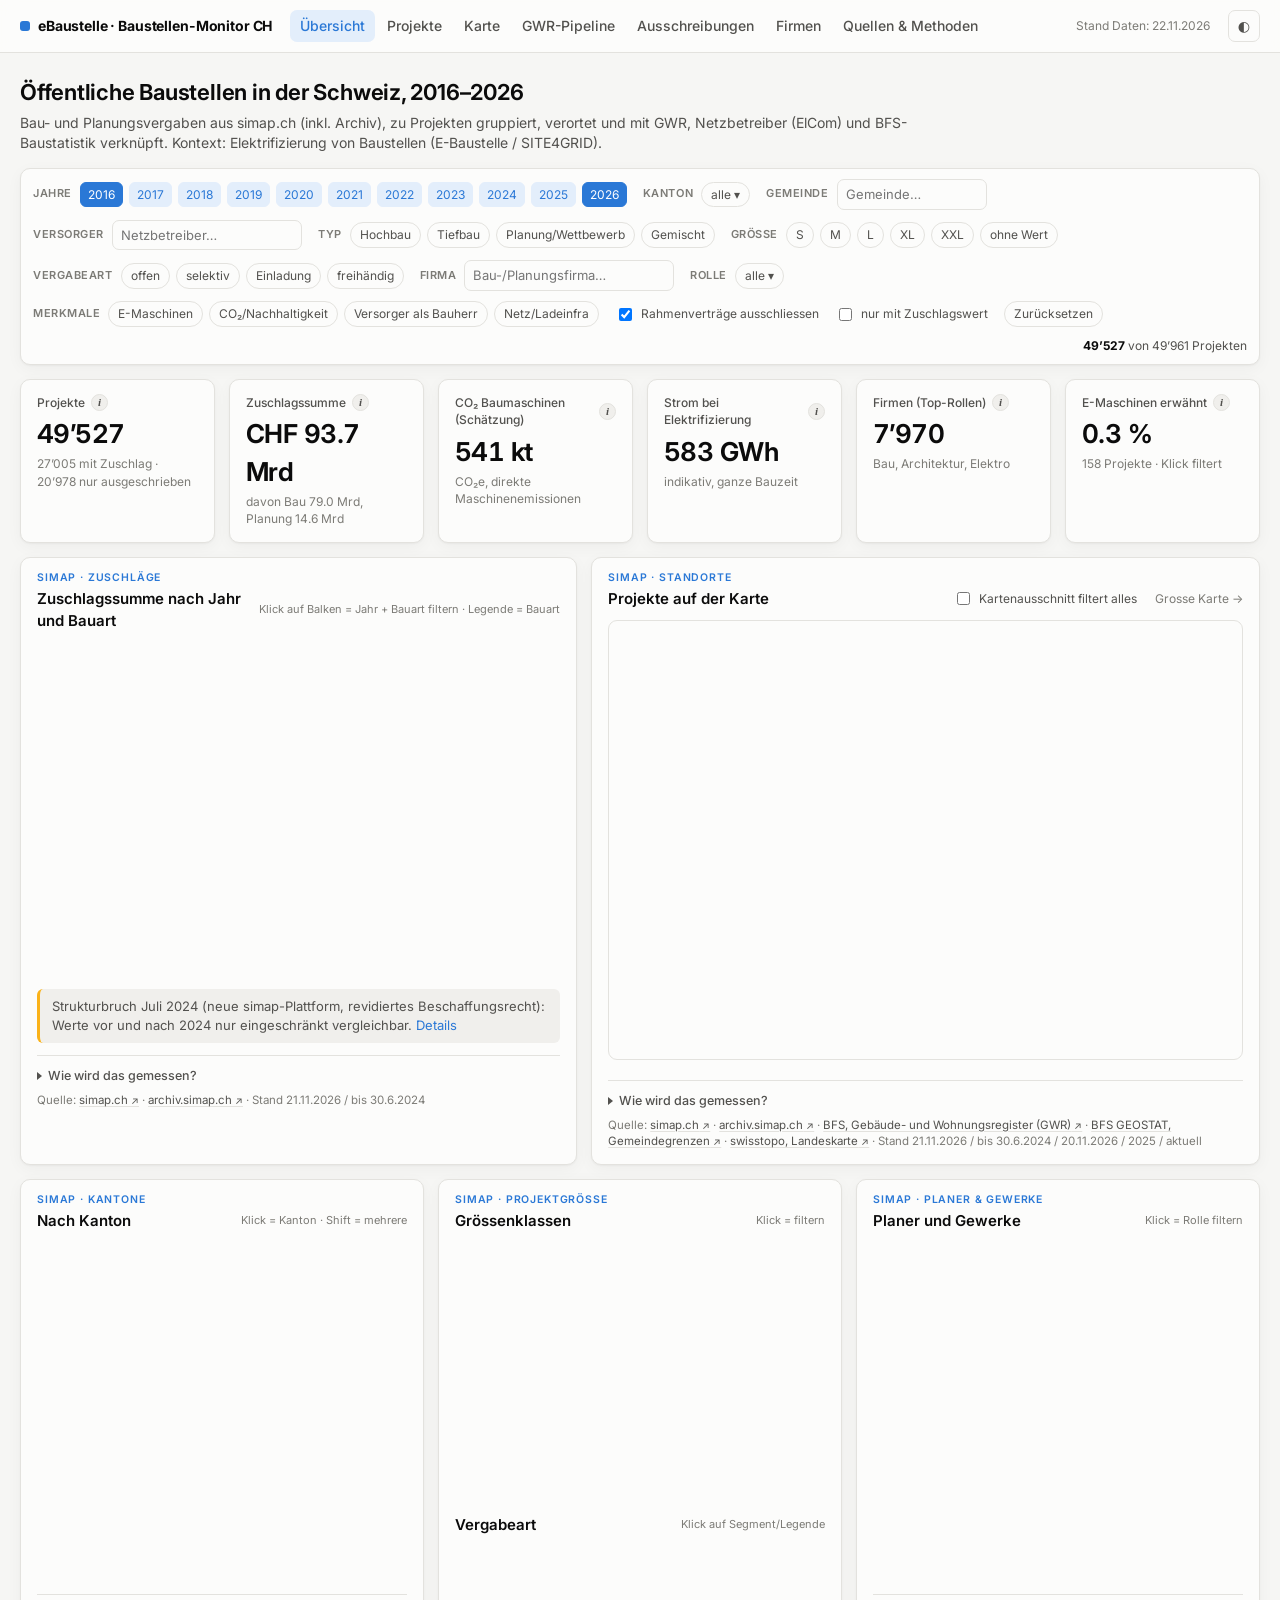
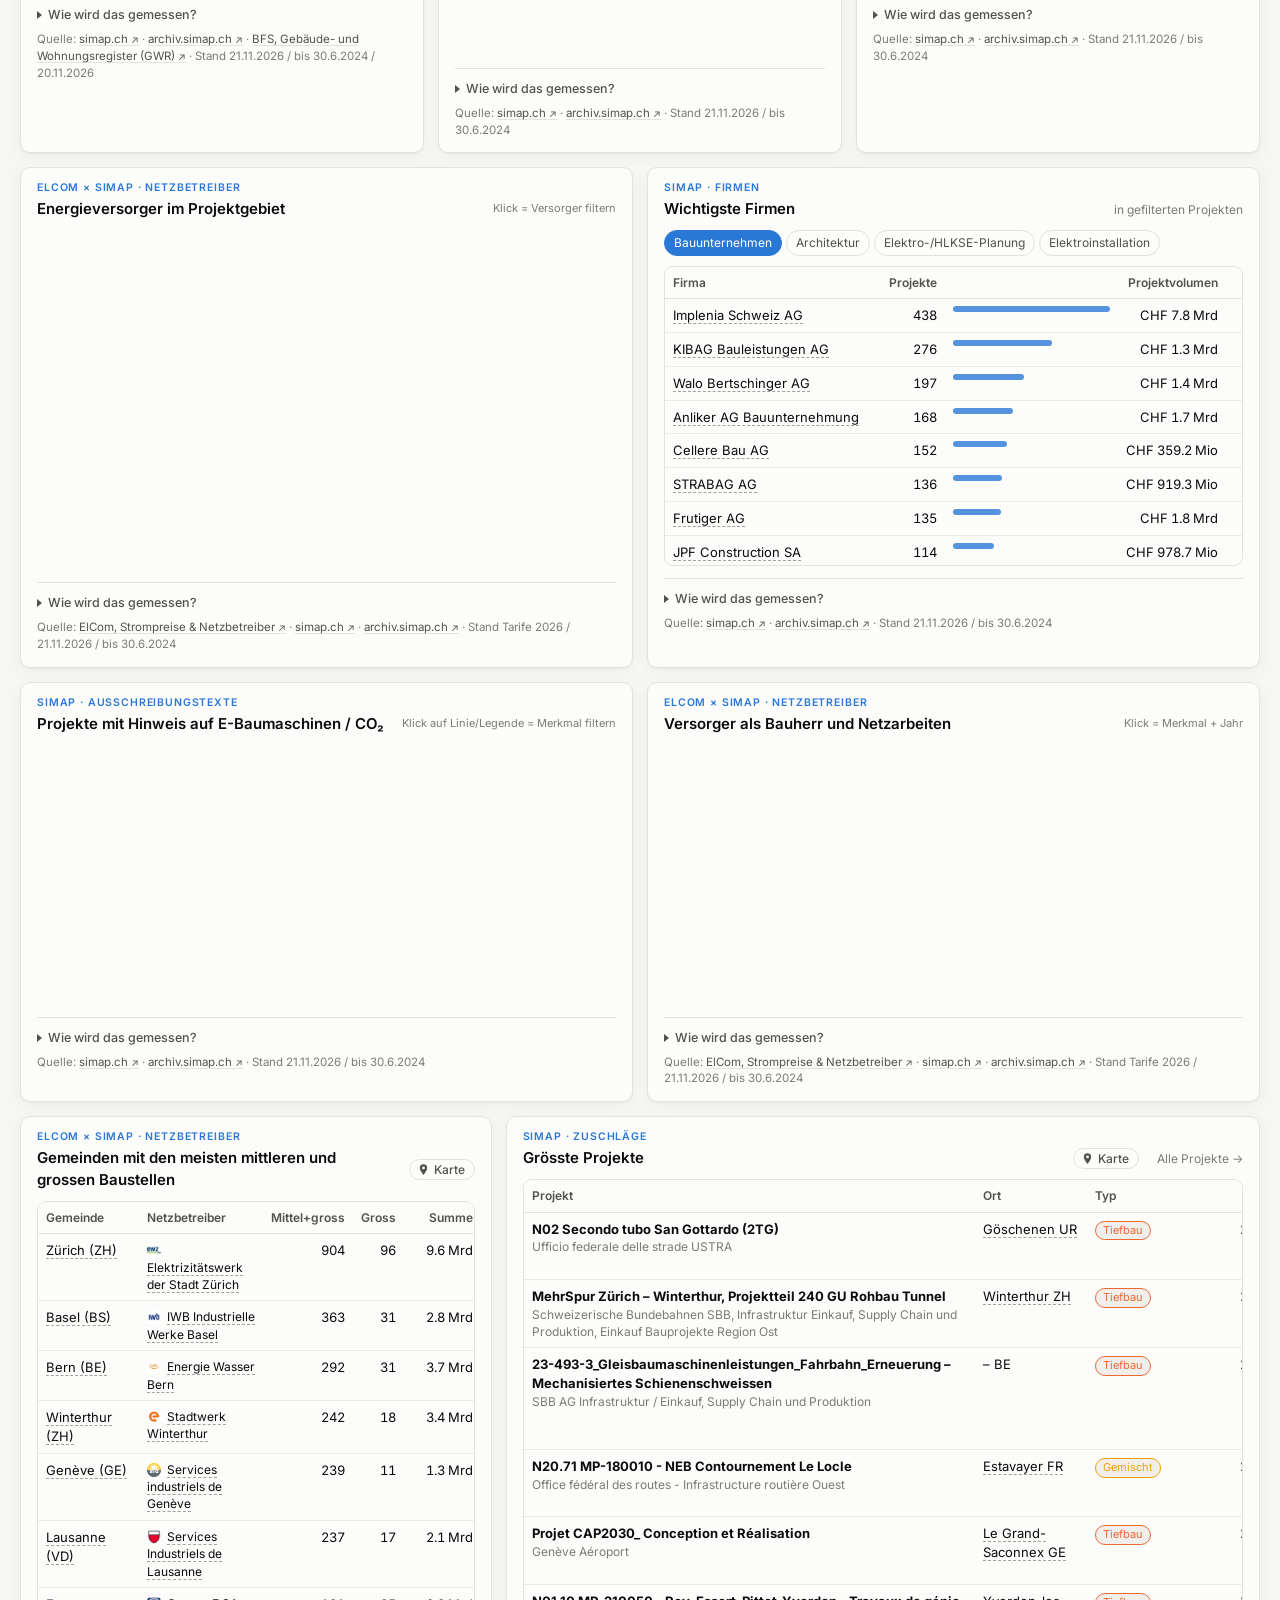
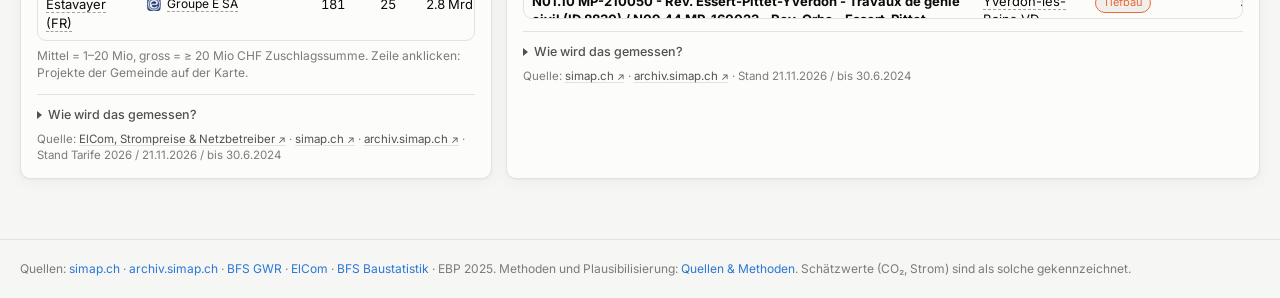
==== commit 7b9dcda6: "New page Ausschreibungen: open competitions, planner offers, construction tenders, decided competiti" ====
--- a/index.html
+++ b/index.html
@@ -11,7 +11,7 @@
 <script src="data/projects.js?v=cfcf1cba"></script><script src="data/firms.js?v=419ba8d9"></script>
 <script src="data/basemap.js?v=5110ee4a"></script>
 <script src="data/emblems.js?v=fbb6acc8"></script><script src="data/municipalities.js?v=7dfecca4"></script>
-<script src="assets/core.js?v=61fdc372"></script>
+<script src="assets/core.js?v=e6cf8308"></script>
 </head>
 <body>
 <main class="wrap">
@@ -206,9 +206,9 @@
     map.on("moveend", ()=>{ if (document.getElementById("bboxF").checked) { bbox = map.getBounds(); draw(); } });
     document.getElementById("bboxF").onchange = (e)=>{ bbox = e.target.checked ? map.getBounds() : null; draw(); }; }
   const col = TCOL();
-  const pts = F.filter(p=>p.lat&&p.geo<=2&&!HID_T.has(p.type)).sort((a,b)=>(b.value||0)-(a.value||0)).map(p=>({lat:p.lat,lon:p.lon,color:col[p.type],r:p.value?Math.max(2,Math.min(14,Math.sqrt(p.value/1e6)*1.6)):2,p}));
+  const pts = F.filter(p=>p.lat&&p.geo<=2&&!HID_T.has(p.type)).sort((a,b)=>(b.value||0)-(a.value||0)).map(p=>({lat:p.lat,lon:p.lon,color:col[p.type],r:EB.valR(p.value),p}));
   layer.setPoints(pts);
-  EB.mapLegend(document.getElementById("mapLegend"), PR.types.map((t,k)=>({key:k,label:t,color:col[k]})), HID_T, ()=>drawMap(EB.filtered()), `Fläche ∝ Zuschlagssumme · ${EB.n0(pts.length)} verortete Projekte · Klick auf Legende = ein/aus`);
+  EB.mapLegend(document.getElementById("mapLegend"), PR.types.map((t,k)=>({key:k,label:t,color:col[k]})), HID_T, ()=>drawMap(EB.filtered()), `${EB.n0(pts.length)} verortete Projekte · Klick auf Legende = ein/aus`); document.getElementById("mapLegend").insertAdjacentHTML("beforeend", EB.valLegend());
 }
 if (innerWidth < 1000) document.getElementById("row1").style.gridTemplateColumns = "1fr";
 if (innerWidth < 1000) document.getElementById("lastRow").style.gridTemplateColumns = "1fr";
